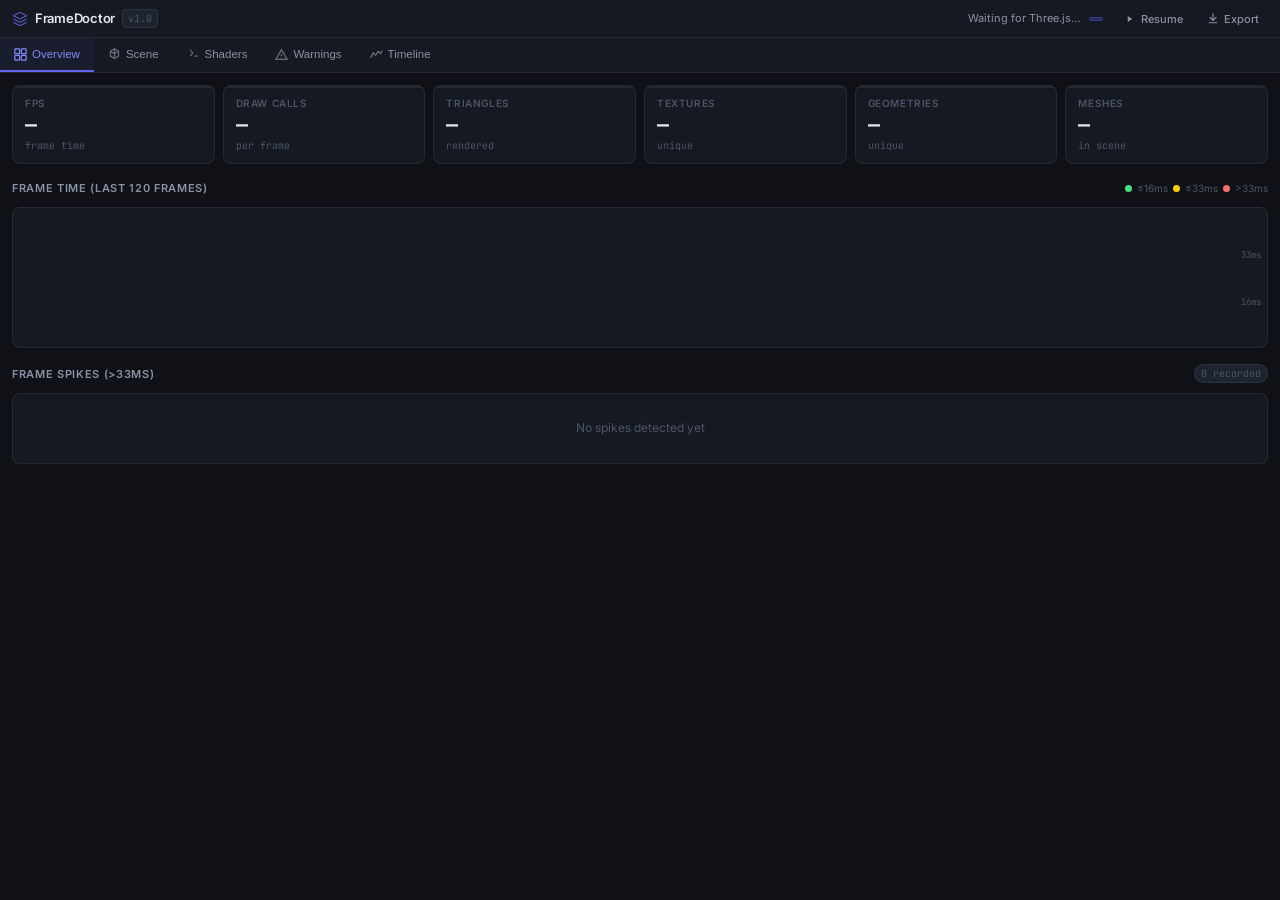
==== devtools/panel.html @ f80a5869 "Add Render Scope Browser DevTools extension Introduce FrameDoctor — a Chrome DevTools extension for " ====
<!DOCTYPE html>
<html lang="en">
<head>
  <meta charset="UTF-8">
  <meta name="viewport" content="width=device-width, initial-scale=1.0">
  <title>FrameDoctor</title>
  <link rel="preconnect" href="https://fonts.googleapis.com">
  <link rel="preconnect" href="https://fonts.gstatic.com" crossorigin>
  <link href="https://fonts.googleapis.com/css2?family=Inter:wght@300;400;500;600;700&family=JetBrains+Mono:wght@400;500&display=swap" rel="stylesheet">
  <link rel="stylesheet" href="styles.css">
</head>
<body>

  <!-- ── Header ─────────────────────────────────────────────────── -->
  <header class="app-header">
    <div class="header-brand">
      <svg class="brand-icon" viewBox="0 0 24 24" fill="none" xmlns="http://www.w3.org/2000/svg">
        <path d="M12 2L2 7l10 5 10-5-10-5z" stroke="currentColor" stroke-width="1.5" stroke-linejoin="round"/>
        <path d="M2 17l10 5 10-5" stroke="currentColor" stroke-width="1.5" stroke-linejoin="round"/>
        <path d="M2 12l10 5 10-5" stroke="currentColor" stroke-width="1.5" stroke-linejoin="round"/>
      </svg>
      <span class="brand-name">FrameDoctor</span>
      <span class="brand-version">v1.0</span>
    </div>

    <div class="header-status">
      <div class="status-indicator" id="statusIndicator">
        <span class="status-dot" id="statusDot"></span>
        <span class="status-text" id="statusText">Waiting for Three.js…</span>
      </div>
      <span class="three-version" id="threeVersion"></span>
    </div>

    <div class="header-controls">
      <button class="btn btn-ghost btn-sm" id="btnToggleProfiling" title="Pause/Resume profiling">
        <svg id="iconPlay" viewBox="0 0 16 16" fill="currentColor" width="12" height="12">
          <path d="M11 8L5 4v8l6-4z"/>
        </svg>
        <svg id="iconPause" viewBox="0 0 16 16" fill="currentColor" width="12" height="12" style="display:none">
          <rect x="4" y="3" width="3" height="10"/>
          <rect x="9" y="3" width="3" height="10"/>
        </svg>
        <span id="profilingLabel">Resume</span>
      </button>
      <button class="btn btn-ghost btn-sm" id="btnExport" title="Export performance report as JSON">
        <svg viewBox="0 0 16 16" fill="currentColor" width="12" height="12">
          <path d="M8 1v9M4 6l4 4 4-4M3 13h10" stroke="currentColor" stroke-width="1.5" fill="none" stroke-linecap="round"/>
        </svg>
        Export
      </button>
    </div>
  </header>

  <!-- ── Tab Bar ────────────────────────────────────────────────── -->
  <nav class="tab-bar" role="tablist">
    <button class="tab active" id="tab-overview"  role="tab" data-tab="overview">
      <svg viewBox="0 0 16 16" fill="none" stroke="currentColor" stroke-width="1.5" width="13" height="13">
        <rect x="1" y="1" width="6" height="6" rx="1"/>
        <rect x="9" y="1" width="6" height="6" rx="1"/>
        <rect x="1" y="9" width="6" height="6" rx="1"/>
        <rect x="9" y="9" width="6" height="6" rx="1"/>
      </svg>
      Overview
    </button>
    <button class="tab" id="tab-scene" role="tab" data-tab="scene">
      <svg viewBox="0 0 16 16" fill="none" stroke="currentColor" stroke-width="1.5" width="13" height="13">
        <path d="M8 1l5 3v6l-5 3-5-3V4z"/>
        <path d="M8 1v12M3 4l5 3 5-3"/>
      </svg>
      Scene
    </button>
    <button class="tab" id="tab-shaders" role="tab" data-tab="shaders">
      <svg viewBox="0 0 16 16" fill="none" stroke="currentColor" stroke-width="1.5" width="13" height="13">
        <path d="M4 2l3 4-3 4M9 10h4"/>
      </svg>
      Shaders
    </button>
    <button class="tab" id="tab-warnings" role="tab" data-tab="warnings">
      <svg viewBox="0 0 16 16" fill="none" stroke="currentColor" stroke-width="1.5" width="13" height="13">
        <path d="M8 2L1 14h14L8 2z"/>
        <path d="M8 7v3M8 11.5v.5"/>
      </svg>
      Warnings
      <span class="badge" id="warningsBadge" style="display:none">0</span>
    </button>
    <button class="tab" id="tab-timeline" role="tab" data-tab="timeline">
      <svg viewBox="0 0 16 16" fill="none" stroke="currentColor" stroke-width="1.5" width="13" height="13">
        <polyline points="1,12 4,6 7,9 10,4 13,7 15,3"/>
      </svg>
      Timeline
    </button>
  </nav>

  <!-- ── Tab Panels ─────────────────────────────────────────────── -->
  <main class="tab-content">

    <!-- ──────────── OVERVIEW TAB ──────────────────────────────── -->
    <section class="panel active" id="panel-overview">

      <!-- Metric Cards Row -->
      <div class="metric-grid">
        <div class="metric-card" id="card-fps">
          <div class="metric-label">FPS</div>
          <div class="metric-value" id="metFps">—</div>
          <div class="metric-sub" id="metFpsSub">frame time</div>
        </div>
        <div class="metric-card" id="card-drawcalls">
          <div class="metric-label">Draw Calls</div>
          <div class="metric-value" id="metDrawCalls">—</div>
          <div class="metric-sub">per frame</div>
        </div>
        <div class="metric-card" id="card-triangles">
          <div class="metric-label">Triangles</div>
          <div class="metric-value" id="metTriangles">—</div>
          <div class="metric-sub">rendered</div>
        </div>
        <div class="metric-card" id="card-textures">
          <div class="metric-label">Textures</div>
          <div class="metric-value" id="metTextures">—</div>
          <div class="metric-sub">unique</div>
        </div>
        <div class="metric-card" id="card-geometries">
          <div class="metric-label">Geometries</div>
          <div class="metric-value" id="metGeometries">—</div>
          <div class="metric-sub">unique</div>
        </div>
        <div class="metric-card" id="card-meshes">
          <div class="metric-label">Meshes</div>
          <div class="metric-value" id="metMeshes">—</div>
          <div class="metric-sub">in scene</div>
        </div>
      </div>

      <!-- Mini frame-time chart -->
      <div class="section-header">
        <span>Frame Time (last 120 frames)</span>
        <div class="legend-row">
          <span class="legend-dot legend-ok"></span><span>≤16ms</span>
          <span class="legend-dot legend-warn"></span><span>≤33ms</span>
          <span class="legend-dot legend-err"></span><span>>33ms</span>
        </div>
      </div>
      <div class="chart-container">
        <canvas id="frameChart" width="800" height="80"></canvas>
        <div class="chart-targets">
          <span class="target-line-label" style="bottom: calc(100% * (16/50));">16ms</span>
          <span class="target-line-label" style="bottom: calc(100% * (33/50));">33ms</span>
        </div>
      </div>

      <!-- Recent Spikes -->
      <div class="section-header">
        <span>Frame Spikes (&gt;33ms)</span>
        <span class="badge-outline" id="spikeCount">0 recorded</span>
      </div>
      <div class="spike-list" id="spikeList">
        <div class="empty-state">No spikes detected yet</div>
      </div>

    </section>

    <!-- ──────────── SCENE TAB ─────────────────────────────────── -->
    <section class="panel" id="panel-scene">

      <div class="toolbar">
        <div class="search-box">
          <svg viewBox="0 0 16 16" fill="none" stroke="currentColor" stroke-width="1.5" width="13" height="13">
            <circle cx="7" cy="7" r="5"/>
            <path d="M11 11l3 3"/>
          </svg>
          <input type="text" id="sceneSearch" placeholder="Filter objects…" autocomplete="off">
        </div>
        <div class="sort-controls">
          <label>Sort by</label>
          <select id="sceneSort">
            <option value="cost">Cost</option>
            <option value="triangles">Triangles</option>
            <option value="textures">Textures</option>
            <option value="name">Name</option>
          </select>
        </div>
        <label class="toggle-label">
          <input type="checkbox" id="showInvisible"> Show hidden
        </label>
      </div>

      <!-- Totals bar -->
      <div class="totals-bar" id="sceneTotalsBar">
        <span id="sceneObjCount">— objects</span>
        <span class="sep">•</span>
        <span id="sceneTotalTris">— triangles</span>
        <span class="sep">•</span>
        <span id="sceneTotalTex">— textures</span>
        <span class="sep">•</span>
        <span id="sceneShadowLights">— shadow lights</span>
      </div>

      <!-- Object table -->
      <div class="table-wrapper">
        <table class="data-table" id="sceneTable">
          <thead>
            <tr>
              <th>Object</th>
              <th>Type</th>
              <th class="num">Triangles</th>
              <th class="num">Textures</th>
              <th>Material</th>
              <th class="num">Cost</th>
              <th>Actions</th>
            </tr>
          </thead>
          <tbody id="sceneTableBody">
            <tr class="empty-row"><td colspan="7" class="empty-state">Waiting for scene data…</td></tr>
          </tbody>
        </table>
      </div>
    </section>

    <!-- ──────────── SHADERS TAB ───────────────────────────────── -->
    <section class="panel" id="panel-shaders">

      <div class="section-header" style="margin-top: 0;">
        <span>Intercepted Shaders</span>
        <span class="hint-text">Shaders are captured when materials compile for the first time</span>
      </div>

      <div id="shaderList" class="shader-list">
        <div class="empty-state">No shaders intercepted yet.<br>Shaders are captured on first render of each material.</div>
      </div>

    </section>

    <!-- ──────────── WARNINGS TAB ─────────────────────────────── -->
    <section class="panel" id="panel-warnings">

      <div class="toolbar" style="justify-content: flex-end; gap: 8px;">
        <label class="toggle-label">
          <input type="checkbox" id="filterErrors" checked> Errors
        </label>
        <label class="toggle-label">
          <input type="checkbox" id="filterWarnings" checked> Warnings
        </label>
        <label class="toggle-label">
          <input type="checkbox" id="filterInfo" checked> Info
        </label>
      </div>

      <div id="warningsList" class="warnings-list">
        <div class="empty-state">No warnings yet — great job, or scene hasn't rendered yet.</div>
      </div>

    </section>

    <!-- ──────────── TIMELINE TAB ─────────────────────────────── -->
    <section class="panel" id="panel-timeline">

      <div class="section-header" style="margin-top:0;">
        <span>Frame Time Timeline</span>
        <div class="timeline-controls">
          <button class="btn btn-ghost btn-sm" id="btnClearTimeline">Clear</button>
        </div>
      </div>

      <div class="chart-container large">
        <canvas id="timelineChart" width="800" height="160"></canvas>
      </div>

      <div class="stats-row">
        <div class="stat-pill">
          <span class="stat-label">Min</span>
          <span class="stat-value mono" id="statMin">—</span>
        </div>
        <div class="stat-pill">
          <span class="stat-label">Avg</span>
          <span class="stat-value mono" id="statAvg">—</span>
        </div>
        <div class="stat-pill">
          <span class="stat-label">Max</span>
          <span class="stat-value mono" id="statMax">—</span>
        </div>
        <div class="stat-pill">
          <span class="stat-label">P95</span>
          <span class="stat-value mono" id="statP95">—</span>
        </div>
        <div class="stat-pill">
          <span class="stat-label">Spikes</span>
          <span class="stat-value mono" id="statSpikes">0</span>
        </div>
      </div>

    </section>

  </main>

  <script src="panel.js"></script>
</body>
</html>
---- devtools/styles.css ----
/* ============================================================
   FrameDoctor DevTools Panel — styles.css
   Dark, DevTools-native aesthetic with premium micro-details.
   ============================================================ */

/* ── Design Tokens ────────────────────────────────────────── */
:root {
  --bg-base:        #0f1117;
  --bg-surface:     #161922;
  --bg-elevated:    #1e2330;
  --bg-hover:       #252a3a;
  --bg-active:      #2c3347;

  --border:         rgba(255, 255, 255, 0.07);
  --border-strong:  rgba(255, 255, 255, 0.12);

  --text-primary:   #e2e8f0;
  --text-secondary: #8892a4;
  --text-muted:     #4a5568;
  --text-accent:    #818cf8;

  --accent:         #6366f1;
  --accent-glow:    rgba(99, 102, 241, 0.25);

  --green:          #4ade80;
  --yellow:         #facc15;
  --red:            #f87171;
  --orange:         #fb923c;
  --blue:           #60a5fa;
  --purple:         #c084fc;

  --green-muted:    rgba(74, 222, 128, 0.12);
  --yellow-muted:   rgba(250, 204, 21, 0.12);
  --red-muted:      rgba(248, 113, 113, 0.12);

  --font-sans:      'Inter', -apple-system, BlinkMacSystemFont, sans-serif;
  --font-mono:      'JetBrains Mono', 'Consolas', monospace;

  --radius-sm:    4px;
  --radius-md:    8px;
  --radius-lg:   12px;
  --radius-pill: 999px;

  --transition:  0.15s ease;
  --shadow-sm:   0 1px 4px rgba(0,0,0,0.4);
  --shadow-md:   0 4px 16px rgba(0,0,0,0.5);
}

/* ── Reset ────────────────────────────────────────────────── */
*, *::before, *::after { box-sizing: border-box; margin: 0; padding: 0; }

html, body {
  width: 100%;
  height: 100%;
  overflow: hidden;
}

body {
  font-family: var(--font-sans);
  font-size: 12px;
  line-height: 1.5;
  background: var(--bg-base);
  color: var(--text-primary);
  display: flex;
  flex-direction: column;
}

/* ── Scrollbar ────────────────────────────────────────────── */
::-webkit-scrollbar { width: 6px; height: 6px; }
::-webkit-scrollbar-track { background: transparent; }
::-webkit-scrollbar-thumb { background: rgba(255,255,255,0.15); border-radius: 3px; }
::-webkit-scrollbar-thumb:hover { background: rgba(255,255,255,0.25); }

/* ── Header ───────────────────────────────────────────────── */
.app-header {
  display: flex;
  align-items: center;
  gap: 12px;
  padding: 0 12px;
  height: 38px;
  background: var(--bg-surface);
  border-bottom: 1px solid var(--border);
  flex-shrink: 0;
}

.header-brand {
  display: flex;
  align-items: center;
  gap: 7px;
}

.brand-icon {
  width: 16px;
  height: 16px;
  color: var(--accent);
}

.brand-name {
  font-weight: 600;
  font-size: 13px;
  letter-spacing: -0.02em;
  color: var(--text-primary);
}

.brand-version {
  font-size: 10px;
  color: var(--text-muted);
  font-family: var(--font-mono);
  background: var(--bg-elevated);
  padding: 1px 5px;
  border-radius: var(--radius-sm);
  border: 1px solid var(--border);
}

.header-status {
  display: flex;
  align-items: center;
  gap: 8px;
  margin-left: auto;
}

.status-indicator {
  display: flex;
  align-items: center;
  gap: 5px;
}

.status-dot {
  width: 6px;
  height: 6px;
  border-radius: 50%;
  flex-shrink: 0;
  transition: background var(--transition), box-shadow var(--transition);
}

.dot-active {
  background: var(--green);
  box-shadow: 0 0 0 2px rgba(74, 222, 128, 0.25);
  animation: pulse-green 2s infinite;
}

.dot-idle   { background: var(--text-muted); }
.dot-paused { background: var(--yellow); }
.dot-error  { background: var(--red); }

@keyframes pulse-green {
  0%, 100% { box-shadow: 0 0 0 2px rgba(74,222,128,0.25); }
  50%       { box-shadow: 0 0 0 4px rgba(74,222,128,0.1); }
}

.status-text {
  font-size: 11px;
  color: var(--text-secondary);
}

.three-version {
  font-size: 10px;
  font-family: var(--font-mono);
  color: var(--text-accent);
  background: var(--accent-glow);
  padding: 1px 6px;
  border-radius: var(--radius-pill);
  border: 1px solid rgba(99,102,241,0.3);
}

.header-controls {
  display: flex;
  gap: 6px;
}

/* ── Buttons ──────────────────────────────────────────────── */
.btn {
  display: inline-flex;
  align-items: center;
  gap: 5px;
  border: 1px solid var(--border-strong);
  border-radius: var(--radius-sm);
  background: var(--bg-elevated);
  color: var(--text-secondary);
  font-family: var(--font-sans);
  font-size: 11px;
  font-weight: 500;
  cursor: pointer;
  transition: all var(--transition);
  white-space: nowrap;
}

.btn:hover { background: var(--bg-hover); color: var(--text-primary); border-color: var(--border-strong); }
.btn:active { background: var(--bg-active); }

.btn-sm { padding: 3px 8px; height: 24px; }

.btn-ghost { background: transparent; border-color: transparent; }
.btn-ghost:hover { background: var(--bg-elevated); border-color: var(--border); }

.btn-icon {
  display: inline-flex;
  align-items: center;
  justify-content: center;
  width: 22px;
  height: 22px;
  padding: 0;
  border: 1px solid transparent;
  border-radius: var(--radius-sm);
  background: transparent;
  color: var(--text-muted);
  cursor: pointer;
  transition: all var(--transition);
}

.btn-icon:hover { background: var(--bg-hover); color: var(--text-primary); border-color: var(--border); }
.btn-icon.active { background: var(--accent-glow); color: var(--accent); border-color: rgba(99,102,241,0.4); }

/* ── Tab Bar ──────────────────────────────────────────────── */
.tab-bar {
  display: flex;
  align-items: stretch;
  background: var(--bg-surface);
  border-bottom: 1px solid var(--border);
  flex-shrink: 0;
  overflow-x: auto;
}

.tab {
  display: inline-flex;
  align-items: center;
  gap: 5px;
  padding: 0 14px;
  height: 34px;
  font-size: 11.5px;
  font-weight: 500;
  color: var(--text-secondary);
  background: transparent;
  border: none;
  border-bottom: 2px solid transparent;
  cursor: pointer;
  white-space: nowrap;
  transition: all var(--transition);
  position: relative;
}

.tab:hover { color: var(--text-primary); background: var(--bg-hover); }

.tab.active {
  color: var(--text-accent);
  border-bottom-color: var(--accent);
  background: rgba(99,102,241,0.05);
}

.tab svg { opacity: 0.7; }
.tab.active svg { opacity: 1; }

/* ── Tab Content ──────────────────────────────────────────── */
.tab-content {
  flex: 1;
  overflow: hidden;
  position: relative;
}

.panel {
  display: none;
  flex-direction: column;
  height: 100%;
  overflow-y: auto;
  padding: 12px;
  gap: 10px;
}

.panel.active { display: flex; }

/* ── Metric Grid (Overview) ───────────────────────────────── */
.metric-grid {
  display: grid;
  grid-template-columns: repeat(6, 1fr);
  gap: 8px;
}

@media (max-width: 600px) {
  .metric-grid { grid-template-columns: repeat(3, 1fr); }
}

.metric-card {
  background: var(--bg-surface);
  border: 1px solid var(--border);
  border-radius: var(--radius-md);
  padding: 10px 12px;
  transition: border-color var(--transition);
  position: relative;
  overflow: hidden;
}

.metric-card::before {
  content: '';
  position: absolute;
  top: 0;
  left: 0;
  right: 0;
  height: 2px;
  background: var(--border);
  transition: background var(--transition);
}

.metric-card[data-health="good"]::before  { background: var(--green); }
.metric-card[data-health="warn"]::before  { background: var(--yellow); }
.metric-card[data-health="bad"]::before   { background: var(--red); }
.metric-card[data-health="good"] { border-color: rgba(74,222,128,0.2); }
.metric-card[data-health="warn"] { border-color: rgba(250,204,21,0.2); }
.metric-card[data-health="bad"]  { border-color: rgba(248,113,113,0.2); }

.metric-label {
  font-size: 10px;
  font-weight: 600;
  text-transform: uppercase;
  letter-spacing: 0.06em;
  color: var(--text-muted);
  margin-bottom: 4px;
}

.metric-value {
  font-family: var(--font-mono);
  font-size: 20px;
  font-weight: 700;
  color: var(--text-primary);
  line-height: 1;
  margin-bottom: 3px;
  letter-spacing: -0.02em;
}

.metric-sub {
  font-size: 10px;
  color: var(--text-muted);
  font-family: var(--font-mono);
}

/* ── Section Headers ──────────────────────────────────────── */
.section-header {
  display: flex;
  align-items: center;
  justify-content: space-between;
  font-size: 11px;
  font-weight: 600;
  color: var(--text-secondary);
  text-transform: uppercase;
  letter-spacing: 0.06em;
  margin-top: 6px;
}

.badge-outline {
  font-size: 10px;
  font-family: var(--font-mono);
  color: var(--text-muted);
  font-weight: 400;
  text-transform: none;
  letter-spacing: 0;
  background: var(--bg-elevated);
  padding: 1px 6px;
  border-radius: var(--radius-pill);
  border: 1px solid var(--border);
}

.hint-text {
  font-size: 10px;
  color: var(--text-muted);
  font-weight: 400;
  text-transform: none;
  letter-spacing: 0;
}

/* ── Frame Chart ──────────────────────────────────────────── */
.chart-container {
  background: var(--bg-surface);
  border: 1px solid var(--border);
  border-radius: var(--radius-md);
  position: relative;
  overflow: hidden;
  padding: 8px;
}

.chart-container canvas {
  display: block;
  width: 100%;
  height: auto;
}

.chart-container.large canvas {
  height: 160px;
}

.chart-targets {
  position: absolute;
  inset: 0;
  pointer-events: none;
}

.target-line-label {
  position: absolute;
  right: 6px;
  font-size: 9px;
  color: rgba(255,255,255,0.25);
  font-family: var(--font-mono);
  transform: translateY(50%);
}

.legend-row {
  display: flex;
  align-items: center;
  gap: 5px;
  font-size: 10px;
  color: var(--text-muted);
  font-weight: 400;
  text-transform: none;
  letter-spacing: 0;
}

.legend-dot {
  width: 7px;
  height: 7px;
  border-radius: 50%;
}

.legend-ok   { background: var(--green); }
.legend-warn { background: var(--yellow); }
.legend-err  { background: var(--red); }

/* ── Spike List ───────────────────────────────────────────── */
.spike-list {
  background: var(--bg-surface);
  border: 1px solid var(--border);
  border-radius: var(--radius-md);
  overflow: hidden;
}

.spike-item {
  display: flex;
  align-items: center;
  gap: 10px;
  padding: 6px 12px;
  border-bottom: 1px solid var(--border);
  font-size: 11px;
}

.spike-item:last-child { border-bottom: none; }

.spike-time {
  font-family: var(--font-mono);
  font-weight: 600;
  color: var(--red);
  min-width: 55px;
}

.spike-detail { color: var(--text-secondary); flex: 1; }
.spike-age    { color: var(--text-muted); font-size: 10px; font-family: var(--font-mono); }

/* ── Toolbar ──────────────────────────────────────────────── */
.toolbar {
  display: flex;
  align-items: center;
  gap: 8px;
  padding: 0;
}

.search-box {
  display: flex;
  align-items: center;
  gap: 6px;
  background: var(--bg-surface);
  border: 1px solid var(--border);
  border-radius: var(--radius-sm);
  padding: 4px 8px;
  flex: 1;
  max-width: 260px;
}

.search-box svg { color: var(--text-muted); flex-shrink: 0; }

.search-box input {
  border: none;
  background: transparent;
  color: var(--text-primary);
  font-family: var(--font-sans);
  font-size: 11.5px;
  outline: none;
  width: 100%;
}

.search-box input::placeholder { color: var(--text-muted); }

.sort-controls {
  display: flex;
  align-items: center;
  gap: 5px;
  font-size: 11px;
  color: var(--text-secondary);
}

.sort-controls select,
select {
  background: var(--bg-elevated);
  border: 1px solid var(--border);
  border-radius: var(--radius-sm);
  color: var(--text-primary);
  font-family: var(--font-sans);
  font-size: 11px;
  padding: 3px 6px;
  outline: none;
  cursor: pointer;
}

.toggle-label {
  display: flex;
  align-items: center;
  gap: 4px;
  font-size: 11px;
  color: var(--text-secondary);
  cursor: pointer;
  white-space: nowrap;
}

.toggle-label input { cursor: pointer; accent-color: var(--accent); }

/* ── Totals Bar ───────────────────────────────────────────── */
.totals-bar {
  display: flex;
  align-items: center;
  gap: 6px;
  font-size: 11px;
  color: var(--text-secondary);
  background: var(--bg-surface);
  border: 1px solid var(--border);
  border-radius: var(--radius-sm);
  padding: 5px 10px;
}

.sep { color: var(--text-muted); }

/* ── Data Table ───────────────────────────────────────────── */
.table-wrapper {
  background: var(--bg-surface);
  border: 1px solid var(--border);
  border-radius: var(--radius-md);
  overflow: auto;
  flex: 1;
}

.data-table {
  width: 100%;
  border-collapse: collapse;
  table-layout: fixed;
  font-size: 11.5px;
}

.data-table thead {
  position: sticky;
  top: 0;
  z-index: 1;
}

.data-table th {
  background: var(--bg-elevated);
  color: var(--text-muted);
  font-weight: 600;
  font-size: 10px;
  text-transform: uppercase;
  letter-spacing: 0.06em;
  padding: 7px 10px;
  text-align: left;
  border-bottom: 1px solid var(--border-strong);
  white-space: nowrap;
}

.data-table th.num { text-align: right; }

.data-table td {
  padding: 5px 10px;
  border-bottom: 1px solid var(--border);
  color: var(--text-secondary);
  max-width: 0;
  overflow: hidden;
  text-overflow: ellipsis;
  white-space: nowrap;
}

.data-table td.num {
  text-align: right;
  font-family: var(--font-mono);
  font-size: 11px;
}

.data-table tr:last-child td { border-bottom: none; }

.data-table tr.scene-row:hover td { background: var(--bg-hover); color: var(--text-primary); }
.data-table tr.scene-row { transition: none; }

.data-table tr.row-hidden td { opacity: 0.45; }

.obj-name {
  display: flex;
  align-items: center;
  gap: 5px;
}

.obj-type-dot {
  width: 6px;
  height: 6px;
  border-radius: 50%;
  flex-shrink: 0;
  background: var(--text-muted);
}

.type-mesh        { background: var(--blue); }
.type-instancedmesh { background: var(--purple); }
.type-skinnedmesh { background: var(--orange); }
.type-points      { background: var(--green); }

.name-text {
  color: var(--text-primary);
  font-weight: 500;
  overflow: hidden;
  text-overflow: ellipsis;
}

/* Chips */
.type-chip, .mat-chip {
  display: inline-block;
  padding: 1px 6px;
  border-radius: var(--radius-pill);
  font-size: 10px;
  font-weight: 500;
  background: var(--bg-elevated);
  color: var(--text-muted);
  border: 1px solid var(--border);
  white-space: nowrap;
  max-width: 120px;
  overflow: hidden;
  text-overflow: ellipsis;
}

.mat-chip { color: var(--text-accent); border-color: rgba(99,102,241,0.25); background: rgba(99,102,241,0.08); }

/* Status badges */
.badge-shadow   { font-size: 10px; color: var(--yellow); }
.badge-hidden   { font-size: 9px; padding: 1px 4px; background: var(--bg-elevated); border-radius: 3px; color: var(--text-muted); border: 1px solid var(--border); }
.badge-skinned  { font-size: 9px; padding: 1px 4px; background: rgba(251,146,60,0.15); border-radius: 3px; color: var(--orange); border: 1px solid rgba(251,146,60,0.3); }
.badge-instanced{ font-size: 9px; padding: 1px 4px; background: rgba(192,132,252,0.15); border-radius: 3px; color: var(--purple); border: 1px solid rgba(192,132,252,0.3); }

/* Cost bar */
.cost-bar-wrap {
  display: flex;
  align-items: center;
  gap: 5px;
  justify-content: flex-end;
}

.cost-bar {
  height: 4px;
  border-radius: 2px;
  transition: width var(--transition);
}

.cost-low  { background: var(--green); }
.cost-mid  { background: var(--yellow); }
.cost-high { background: var(--red); }

.cost-num {
  font-family: var(--font-mono);
  font-size: 11px;
  min-width: 20px;
  text-align: right;
}

/* ── Shader Cards ─────────────────────────────────────────── */
.shader-list {
  display: flex;
  flex-direction: column;
  gap: 10px;
}

.shader-card {
  background: var(--bg-surface);
  border: 1px solid var(--border);
  border-radius: var(--radius-md);
  overflow: hidden;
  transition: border-color var(--transition);
}

.shader-card.shader-expensive {
  border-color: rgba(248,113,113,0.3);
}

.shader-card-header {
  display: flex;
  align-items: center;
  justify-content: space-between;
  padding: 10px 14px;
  background: var(--bg-elevated);
  border-bottom: 1px solid var(--border);
}

.shader-name {
  display: flex;
  align-items: center;
  gap: 7px;
  font-weight: 600;
  font-size: 12px;
  color: var(--text-primary);
}

.shader-material-icon { color: var(--accent); font-size: 10px; }

.badge-expensive {
  font-size: 9px;
  padding: 1px 5px;
  background: var(--red-muted);
  color: var(--red);
  border-radius: var(--radius-pill);
  border: 1px solid rgba(248,113,113,0.3);
  font-weight: 700;
  letter-spacing: 0.05em;
}

.shader-score {
  display: flex;
  align-items: baseline;
  gap: 3px;
}

.score-label { font-size: 10px; color: var(--text-muted); text-transform: uppercase; letter-spacing: 0.05em; margin-right: 2px; }
.score-value { font-family: var(--font-mono); font-size: 20px; font-weight: 700; line-height: 1; }
.score-max   { font-family: var(--font-mono); font-size: 10px; color: var(--text-muted); }

.score-low  { color: var(--green); }
.score-mid  { color: var(--yellow); }
.score-high { color: var(--red); }

.shader-stages {
  display: grid;
  grid-template-columns: 1fr 1fr;
  gap: 1px;
  background: var(--border);
}

.shader-stage {
  background: var(--bg-surface);
  padding: 8px 14px;
}

.stage-label {
  font-size: 9.5px;
  font-weight: 600;
  text-transform: uppercase;
  letter-spacing: 0.06em;
  color: var(--text-muted);
  margin-bottom: 6px;
}

.stage-metrics {
  display: flex;
  flex-wrap: wrap;
  gap: 6px;
  align-items: center;
}

.sm-item {
  font-size: 11px;
  color: var(--text-secondary);
  font-family: var(--font-mono);
}

.sm-item b { color: var(--text-primary); font-weight: 600; }

.warn-item b { color: var(--orange); }

.sm-score {
  font-family: var(--font-mono);
  font-size: 11px;
  color: var(--text-muted);
  margin-left: auto;
  padding: 1px 6px;
  background: var(--bg-elevated);
  border-radius: var(--radius-sm);
  border: 1px solid var(--border);
}

.sm-score.high { color: var(--red); border-color: rgba(248,113,113,0.3); background: var(--red-muted); }

.shader-flags {
  padding: 8px 14px;
  display: flex;
  flex-direction: column;
  gap: 4px;
  border-top: 1px solid var(--border);
  background: var(--bg-base);
}

.shader-flag {
  font-size: 11px;
  color: var(--text-secondary);
  display: flex;
  gap: 6px;
  align-items: flex-start;
}

.flag-stage {
  font-family: var(--font-mono);
  font-size: 10px;
  color: var(--text-muted);
  flex-shrink: 0;
}

.shader-flag.severity-error   { color: var(--red); }
.shader-flag.severity-warning { color: var(--yellow); }
.shader-flag.severity-info    { color: var(--blue); }

/* ── Warnings List ────────────────────────────────────────── */
.warnings-list {
  display: flex;
  flex-direction: column;
  gap: 8px;
}

.warning-card {
  background: var(--bg-surface);
  border: 1px solid var(--border);
  border-radius: var(--radius-md);
  padding: 10px 14px;
  border-left: 3px solid var(--border);
  transition: border-color var(--transition);
}

.warning-card.severity-error   { border-left-color: var(--red);    background: rgba(248,113,113,0.04); }
.warning-card.severity-warning { border-left-color: var(--yellow); background: rgba(250,204,21,0.04); }
.warning-card.severity-info    { border-left-color: var(--blue);   background: rgba(96,165,250,0.04); }

.warning-header {
  display: flex;
  align-items: center;
  gap: 7px;
  margin-bottom: 5px;
}

.warning-icon {
  font-size: 12px;
  width: 16px;
  text-align: center;
}

.severity-error   .warning-icon { color: var(--red); }
.severity-warning .warning-icon { color: var(--yellow); }
.severity-info    .warning-icon { color: var(--blue); }

.warning-category {
  font-size: 10px;
  font-weight: 600;
  text-transform: uppercase;
  letter-spacing: 0.06em;
  color: var(--text-muted);
}

.severity-chip-error   { color: var(--red);    background: var(--red-muted);    border: 1px solid rgba(248,113,113,0.3); }
.severity-chip-warning { color: var(--yellow); background: var(--yellow-muted); border: 1px solid rgba(250,204,21,0.3); }
.severity-chip-info    { color: var(--blue);   background: rgba(96,165,250,0.1); border: 1px solid rgba(96,165,250,0.3); }

.severity-chip-error, .severity-chip-warning, .severity-chip-info {
  font-size: 9px;
  font-weight: 700;
  letter-spacing: 0.05em;
  padding: 1px 5px;
  border-radius: var(--radius-pill);
}

.warning-metric {
  font-family: var(--font-mono);
  font-size: 10px;
  color: var(--text-muted);
  margin-left: auto;
}

.warning-title {
  font-size: 12.5px;
  font-weight: 600;
  color: var(--text-primary);
  margin-bottom: 4px;
  line-height: 1.4;
}

.warning-detail {
  font-size: 11.5px;
  color: var(--text-secondary);
  line-height: 1.6;
}

.warning-docs {
  display: inline-block;
  margin-top: 5px;
  font-size: 10.5px;
  color: var(--text-accent);
  text-decoration: none;
}

.warning-docs:hover { text-decoration: underline; }

/* ── Badge ────────────────────────────────────────────────── */
.badge {
  display: inline-flex;
  align-items: center;
  justify-content: center;
  min-width: 16px;
  height: 16px;
  padding: 0 4px;
  border-radius: var(--radius-pill);
  font-size: 9.5px;
  font-weight: 700;
  line-height: 1;
}

.badge-error { background: var(--red);    color: #0f1117; }
.badge-warn  { background: var(--yellow); color: #0f1117; }

/* ── Timeline stats row ───────────────────────────────────── */
.stats-row {
  display: flex;
  gap: 8px;
  flex-wrap: wrap;
}

.stat-pill {
  display: flex;
  align-items: center;
  gap: 6px;
  background: var(--bg-surface);
  border: 1px solid var(--border);
  border-radius: var(--radius-pill);
  padding: 4px 12px;
}

.stat-label {
  font-size: 10px;
  font-weight: 600;
  text-transform: uppercase;
  letter-spacing: 0.06em;
  color: var(--text-muted);
}

.stat-value {
  font-size: 12px;
  font-weight: 600;
  color: var(--text-primary);
}

.mono { font-family: var(--font-mono); }

/* ── Empty States ─────────────────────────────────────────── */
.empty-state {
  text-align: center;
  color: var(--text-muted);
  font-size: 12px;
  padding: 24px 16px;
  line-height: 1.7;
}

.empty-row td { padding: 24px !important; }

/* ── Timeline controls ────────────────────────────────────── */
.timeline-controls {
  display: flex;
  gap: 6px;
}
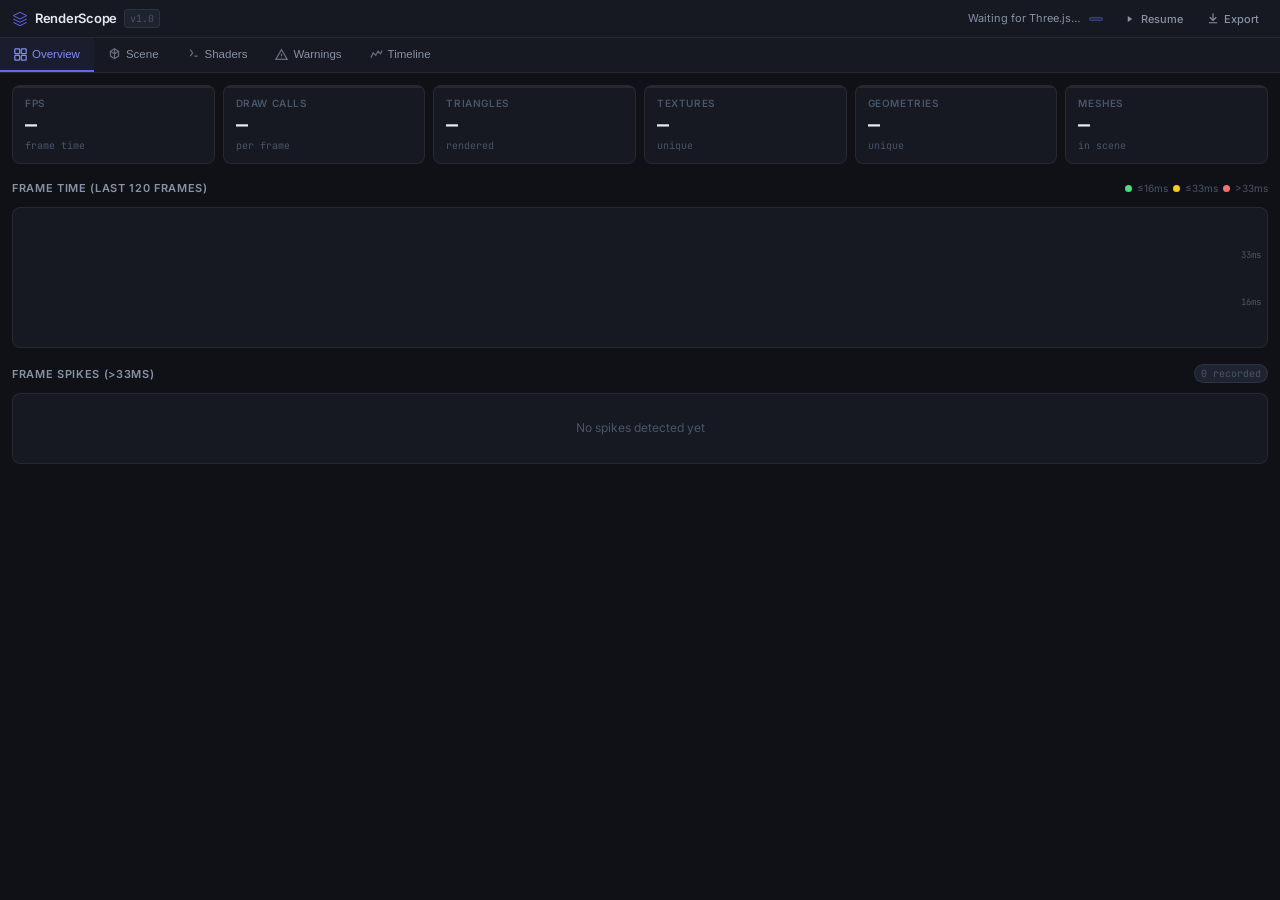
==== commit f2c9bbf3: "RenderScope Rename the project from FrameDoctor to RenderScope and update internal identifiers, logs" ====
--- a/devtools/panel.html
+++ b/devtools/panel.html
@@ -3,7 +3,7 @@
 <head>
   <meta charset="UTF-8">
   <meta name="viewport" content="width=device-width, initial-scale=1.0">
-  <title>FrameDoctor</title>
+  <title>RenderScope</title>
   <link rel="preconnect" href="https://fonts.googleapis.com">
   <link rel="preconnect" href="https://fonts.gstatic.com" crossorigin>
   <link href="https://fonts.googleapis.com/css2?family=Inter:wght@300;400;500;600;700&family=JetBrains+Mono:wght@400;500&display=swap" rel="stylesheet">
@@ -19,7 +19,7 @@
         <path d="M2 17l10 5 10-5" stroke="currentColor" stroke-width="1.5" stroke-linejoin="round"/>
         <path d="M2 12l10 5 10-5" stroke="currentColor" stroke-width="1.5" stroke-linejoin="round"/>
       </svg>
-      <span class="brand-name">FrameDoctor</span>
+      <span class="brand-name">RenderScope</span>
       <span class="brand-version">v1.0</span>
     </div>
 
--- a/devtools/styles.css
+++ b/devtools/styles.css
@@ -1,5 +1,5 @@
 /* ============================================================
-   FrameDoctor DevTools Panel — styles.css
+   RenderScope DevTools Panel — styles.css
    Dark, DevTools-native aesthetic with premium micro-details.
    ============================================================ */
 
